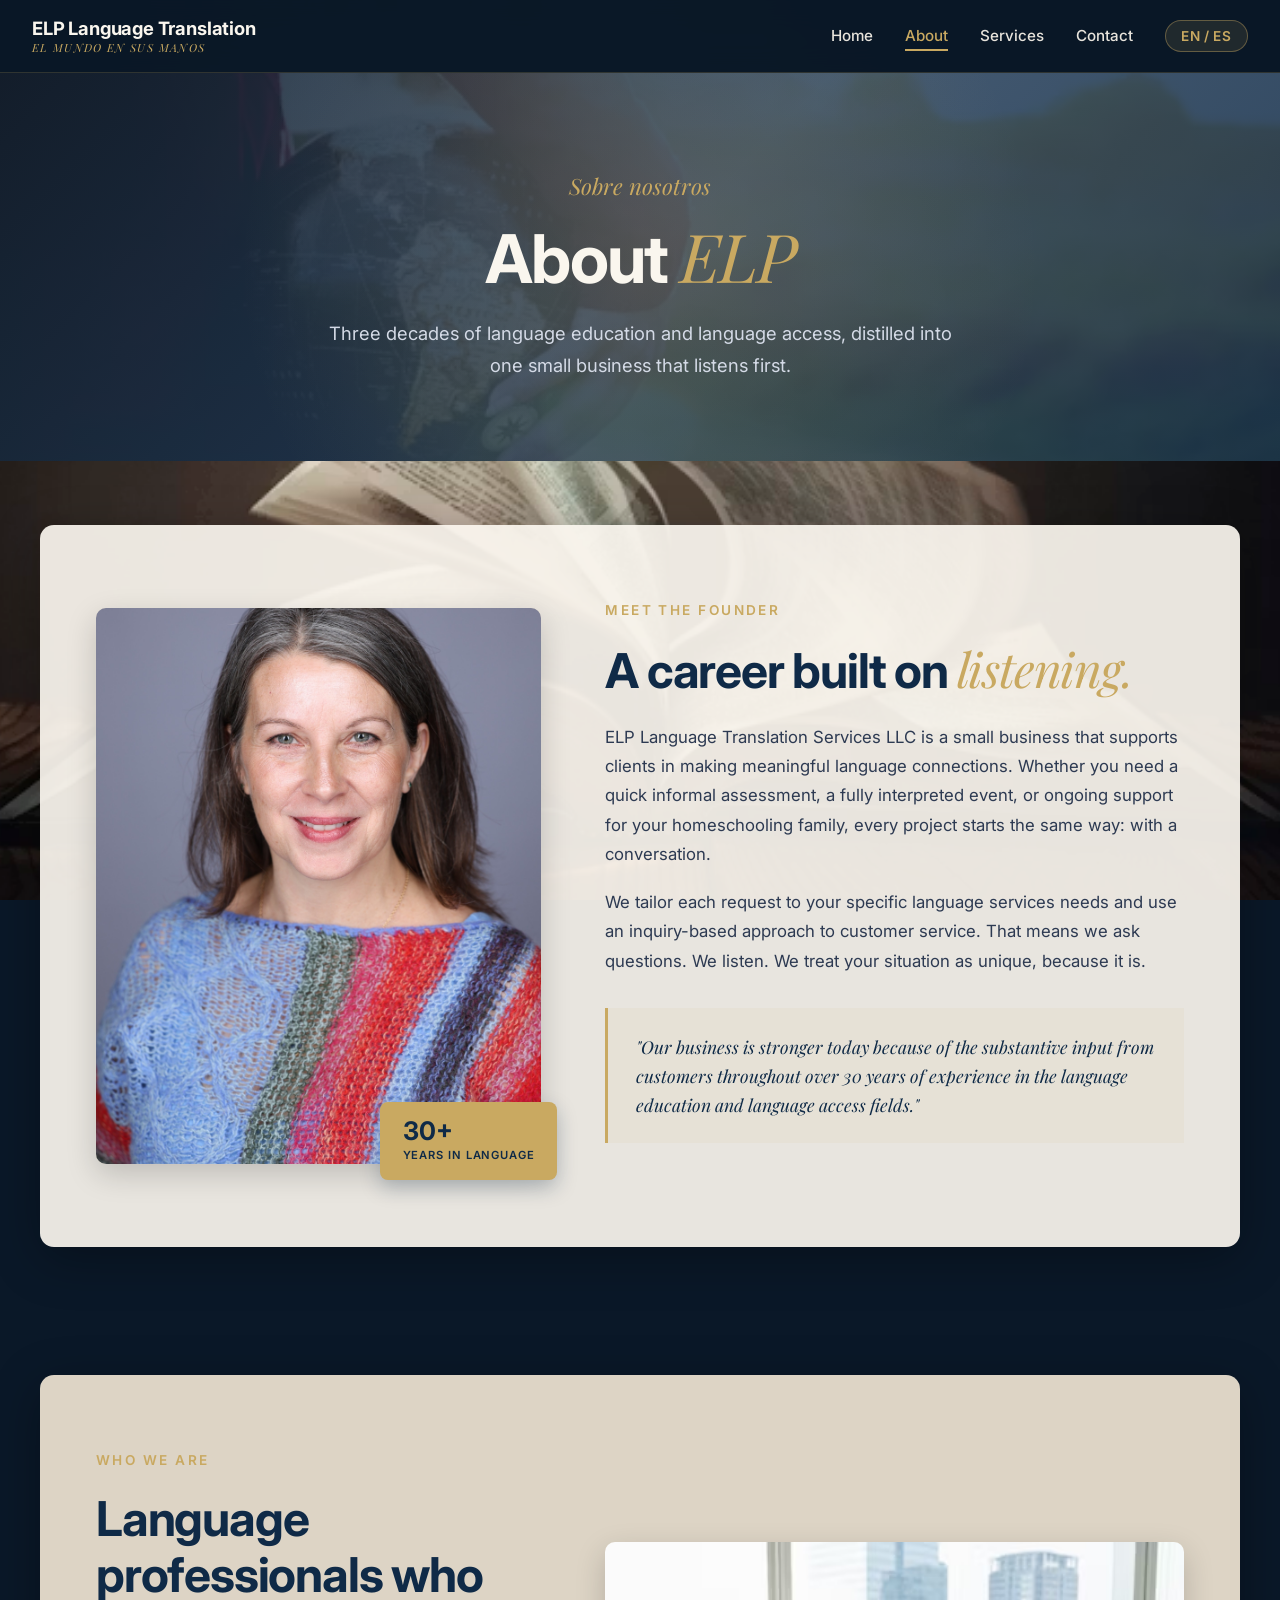
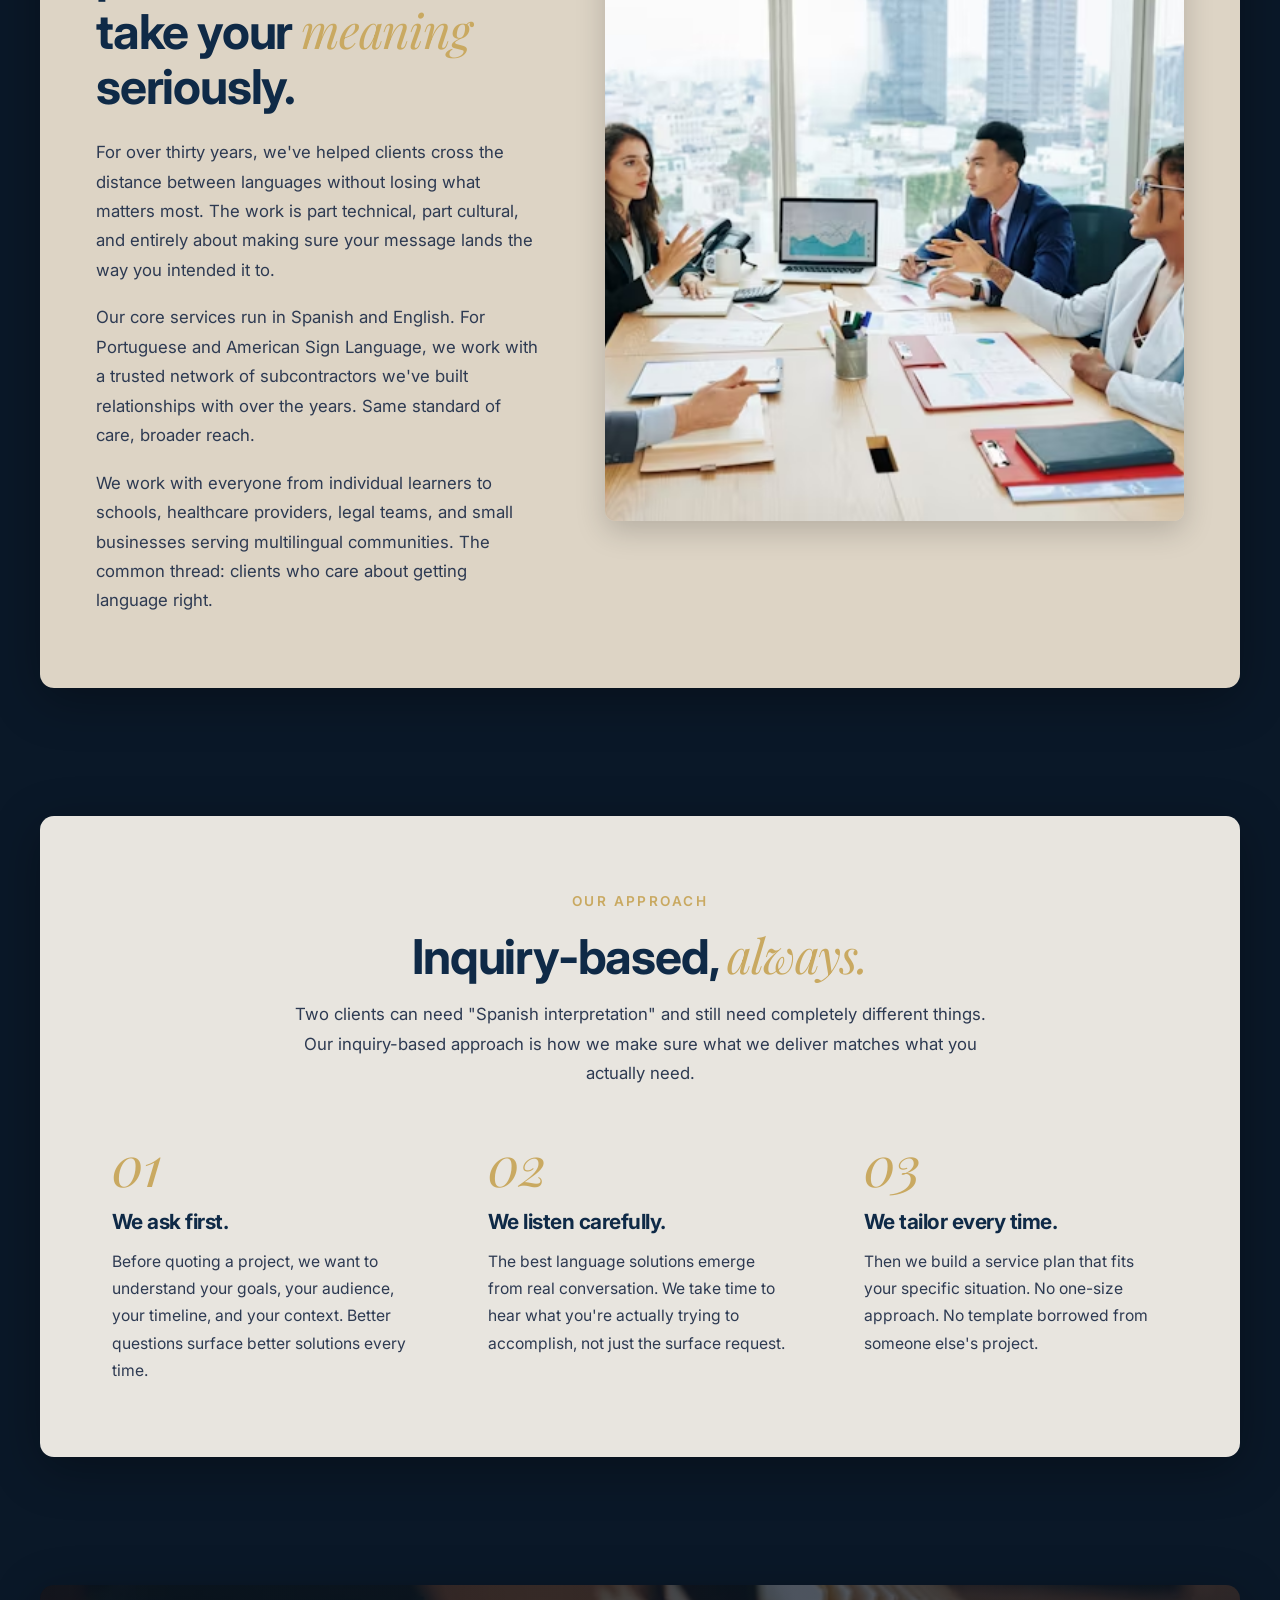
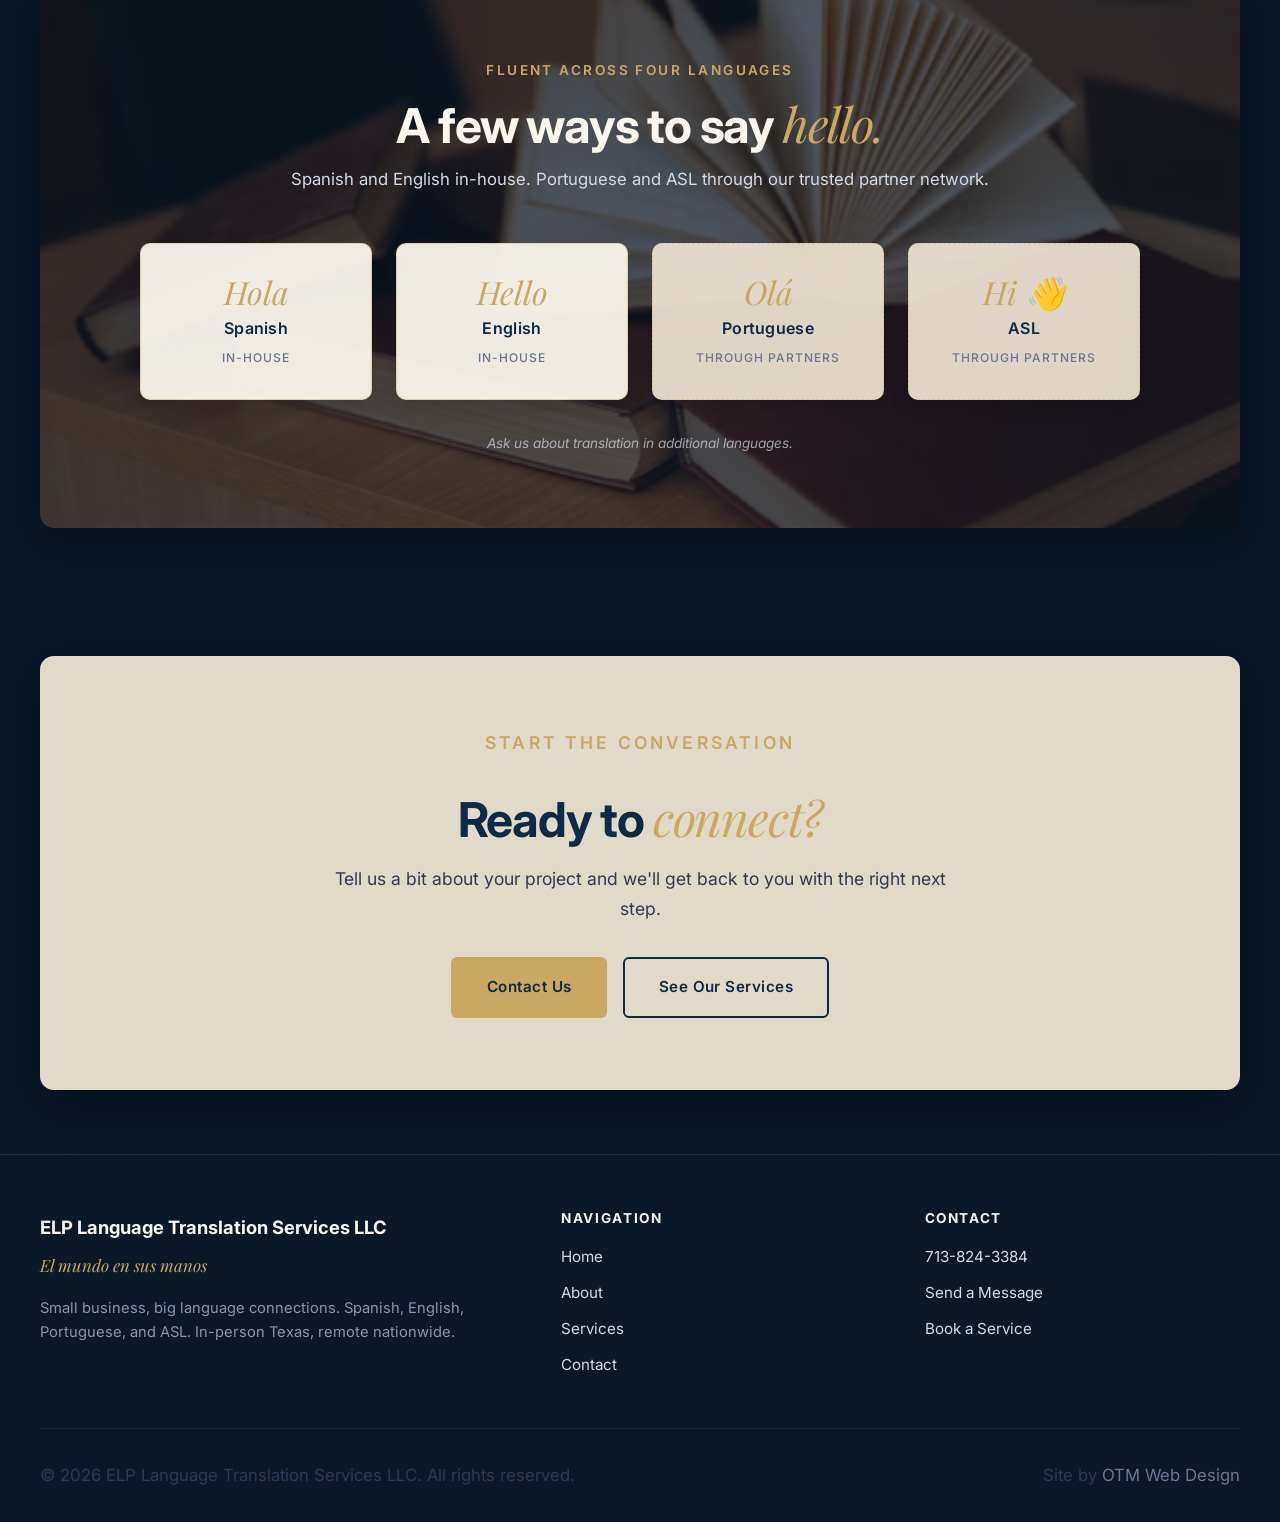
==== about.html @ def5e1b4 "First push" ====
<!DOCTYPE html>
<html lang="en">
<head>
  <meta charset="UTF-8" />
  <meta name="viewport" content="width=device-width, initial-scale=1.0" />
  <title>About | ELP Language Translation Services</title>
  <meta name="description" content="Learn about ELP Language Translation Services, our 30+ years of experience, and our inquiry-based approach to language services." />
  <link rel="preconnect" href="https://fonts.googleapis.com">
  <link rel="preconnect" href="https://fonts.gstatic.com" crossorigin>
  <link href="https://fonts.googleapis.com/css2?family=Inter:wght@400;500;600;700&family=Playfair+Display:ital,wght@0,400;0,600;1,400;1,600&display=swap" rel="stylesheet">
  <link rel="stylesheet" href="styles.css" />
</head>
<body>

  <!-- ===== Navigation ===== -->
  <nav class="nav">
    <div class="nav-inner">
      <a href="index.html" class="nav-brand">
        ELP Language Translation
        <span>El mundo en sus manos</span>
      </a>
      <button class="nav-toggle" aria-label="Toggle menu">
        <span></span><span></span><span></span>
      </button>
      <ul class="nav-links">
        <li><a href="index.html">Home</a></li>
        <li><a href="about.html">About</a></li>
        <li><a href="services.html">Services</a></li>
        <li><a href="contact.html">Contact</a></li>
        <li><button class="lang-toggle" type="button">EN / ES</button></li>
      </ul>
    </div>
  </nav>

  <!-- ===== Page Header ===== -->
  <header class="page-header">
    <div class="page-header-inner">
      <span class="page-header-tagline">Sobre nosotros</span>
      <h1>About <em>ELP</em></h1>
      <p>Three decades of language education and language access, distilled into one small business that listens first.</p>
    </div>
  </header>

  <!-- ===== Bio Section ===== -->
  <section class="section">
    <div class="section-frame section-frame--cream">
      <div class="about-grid">
        <div class="about-image-stack">
          <div class="about-image">
            <img src="assets/ericka-headshot.jpg" alt="Ericka Pockrus, Founder of ELP Language Translation Services" />
          </div>
          <div class="about-image-tag">
            <span class="tag-num">30+</span>
            <span class="tag-label">Years in language</span>
          </div>
        </div>
        <div class="about-text">
          <p class="section-eyebrow">Meet the Founder</p>
          <h2>A career built on <em class="serif-accent">listening.</em></h2>
          <p>
            ELP Language Translation Services LLC is a small business that supports clients in making
            meaningful language connections. Whether you need a quick informal assessment, a fully
            interpreted event, or ongoing support for your homeschooling family, every project starts
            the same way: with a conversation.
          </p>
          <p>
            We tailor each request to your specific language services needs and use an inquiry-based
            approach to customer service. That means we ask questions. We listen. We treat your situation
            as unique, because it is.
          </p>
          <div class="about-pullquote">
            "Our business is stronger today because of the substantive input from customers throughout
            over 30 years of experience in the language education and language access fields."
          </div>
        </div>
      </div>
    </div>
  </section>

  <!-- ===== Who We Are ===== -->
  <section class="section">
    <div class="section-frame section-frame--sandstone">
      <div class="about-grid">
        <div class="about-text">
          <p class="section-eyebrow">Who We Are</p>
          <h2>Language professionals who take your <em class="serif-accent">meaning</em> seriously.</h2>
          <p>
            For over thirty years, we've helped clients cross the distance between languages without
            losing what matters most. The work is part technical, part cultural, and entirely about
            making sure your message lands the way you intended it to.
          </p>
          <p>
            Our core services run in Spanish and English. For Portuguese and American Sign Language,
            we work with a trusted network of subcontractors we've built relationships with over the years.
            Same standard of care, broader reach.
          </p>
          <p>
            We work with everyone from individual learners to schools, healthcare providers, legal teams,
            and small businesses serving multilingual communities. The common thread: clients who care
            about getting language right.
          </p>
        </div>
        <div>
          <div class="about-image" style="aspect-ratio: 1/1;">
            <img src="assets/team.jpg" alt="ELP Language Translation Services working session" />
          </div>
        </div>
      </div>
    </div>
  </section>

  <!-- ===== Approach Section ===== -->
  <section class="section">
    <div class="section-frame section-frame--cream">
      <div style="text-align: center;">
        <p class="section-eyebrow">Our Approach</p>
        <h2>Inquiry-based, <em class="serif-accent">always.</em></h2>
        <div class="section-intro center">
          <p>
            Two clients can need "Spanish interpretation" and still need completely different things.
            Our inquiry-based approach is how we make sure what we deliver matches what you actually need.
          </p>
        </div>
      </div>

      <div class="approach-grid">

        <div class="approach-item">
          <span class="approach-num">01</span>
          <h3>We ask first.</h3>
          <p>
            Before quoting a project, we want to understand your goals, your audience, your timeline,
            and your context. Better questions surface better solutions every time.
          </p>
        </div>

        <div class="approach-item">
          <span class="approach-num">02</span>
          <h3>We listen carefully.</h3>
          <p>
            The best language solutions emerge from real conversation. We take time to hear what
            you're actually trying to accomplish, not just the surface request.
          </p>
        </div>

        <div class="approach-item">
          <span class="approach-num">03</span>
          <h3>We tailor every time.</h3>
          <p>
            Then we build a service plan that fits your specific situation. No one-size approach.
            No template borrowed from someone else's project.
          </p>
        </div>

      </div>
    </div>
  </section>

  <!-- ===== Languages Section ===== -->
  <section class="section">
    <div class="languages-section">
      <p class="section-eyebrow">Fluent Across Four Languages</p>
      <h2>A few ways to say <em class="serif-accent">hello.</em></h2>
      <div class="section-intro center">
        <p style="color: #d4dae6;">
          Spanish and English in-house. Portuguese and ASL through our trusted partner network.
        </p>
      </div>
      <div class="languages-row">
        <div class="language-card">
          <span class="language-greeting">Hola</span>
          <span class="language-name">Spanish</span>
          <span class="language-mode">In-house</span>
        </div>
        <div class="language-card">
          <span class="language-greeting">Hello</span>
          <span class="language-name">English</span>
          <span class="language-mode">In-house</span>
        </div>
        <div class="language-card subcontracted">
          <span class="language-greeting">Olá</span>
          <span class="language-name">Portuguese</span>
          <span class="language-mode">Through partners</span>
        </div>
        <div class="language-card subcontracted">
          <span class="language-greeting">Hi 👋</span>
          <span class="language-name">ASL</span>
          <span class="language-mode">Through partners</span>
        </div>
      </div>
      <p class="languages-note">Ask us about translation in additional languages.</p>
    </div>
  </section>

  <!-- ===== CTA ===== -->
  <section class="section">
    <div class="section-frame section-frame--wheat cta-section">
      <p class="section-eyebrow">Start the Conversation</p>
      <h2>Ready to <em class="serif-accent">connect?</em></h2>
      <p>
        Tell us a bit about your project and we'll get back to you with the right next step.
      </p>
      <div style="display: flex; justify-content: center; gap: 1rem; flex-wrap: wrap;">
        <a href="contact.html" class="btn btn-primary">Contact Us</a>
        <a href="services.html" class="btn btn-outline-navy">See Our Services</a>
      </div>
    </div>
  </section>

  <!-- ===== Footer ===== -->
  <footer class="footer">
    <div class="footer-inner">
      <div>
        <p class="footer-brand">ELP Language Translation Services LLC</p>
        <p class="footer-tagline">El mundo en sus manos</p>
        <p class="footer-text">
          Small business, big language connections. Spanish, English, Portuguese, and ASL.
          In-person Texas, remote nationwide.
        </p>
      </div>
      <div>
        <h4>Navigation</h4>
        <ul>
          <li><a href="index.html">Home</a></li>
          <li><a href="about.html">About</a></li>
          <li><a href="services.html">Services</a></li>
          <li><a href="contact.html">Contact</a></li>
        </ul>
      </div>
      <div>
        <h4>Contact</h4>
        <ul>
          <li><a href="tel:7138243384">713-824-3384</a></li>
          <li><a href="contact.html">Send a Message</a></li>
          <li><a href="contact.html#schedule">Book a Service</a></li>
        </ul>
      </div>
    </div>
    <div class="footer-bottom">
      <p>&copy; 2026 ELP Language Translation Services LLC. All rights reserved.</p>
      <p>Site by <a href="https://otm-designs.com" target="_blank" rel="noopener">OTM Web Design</a></p>
    </div>
  </footer>

  <script src="script.js"></script>
</body>
</html>
---- styles.css ----
/* =========================================================
   ELP Language Translation Services
   Editorial / Professional - Navy & Gold
   Mimics MDtranslation visual depth on multi-page structure
   ========================================================= */

/* ---------- Reset ---------- */
* {
  margin: 0;
  padding: 0;
  box-sizing: border-box;
}

html {
  scroll-behavior: smooth;
  scroll-padding-top: 90px;
}

body {
  font-family: 'Inter', -apple-system, BlinkMacSystemFont, 'Segoe UI', sans-serif;
  background-color: #0a1828;
  color: #1a2540;
  line-height: 1.6;
  -webkit-font-smoothing: antialiased;
  overflow-x: hidden;
  position: relative;
}

/* Fixed background image, full bleed through */
body::before {
  content: '';
  position: fixed;
  inset: 0;
  z-index: -1;
  background-image: url('assets/body-bg.jpg');
  background-size: cover;
  background-position: center center;
  background-repeat: no-repeat;
  background-color: #0a1828;
}

/* ---------- Typography ---------- */
h1, h2, h3, h4 {
  font-family: 'Inter', sans-serif;
  font-weight: 700;
  line-height: 1.15;
  color: #0F2A47;
  letter-spacing: -0.025em;
}

h1 { font-size: clamp(2.4rem, 5.5vw, 4.2rem); }
h2 { font-size: clamp(2rem, 4vw, 3rem); margin-bottom: 1rem; }
h3 { font-size: 1.4rem; margin-bottom: 0.75rem; }

em.serif-accent {
  font-family: 'Playfair Display', Georgia, serif;
  font-style: italic;
  font-weight: 400;
  color: #C9A961;
}

p {
  font-size: 1.05rem;
  line-height: 1.75;
  color: #2d3a52;
}

a {
  color: #C9A961;
  text-decoration: none;
  transition: color 0.2s ease;
}

a:hover {
  color: #b08d3f;
}

/* ---------- Layout ---------- */
.container {
  width: 100%;
  max-width: 1200px;
  margin: 0 auto;
  padding: 0 2rem;
}

.section {
  padding: 2.5rem 1.5rem;
}

.section-frame {
  max-width: 1200px;
  margin: 1.5rem auto;
  padding: 4.5rem 3.5rem;
  background: rgba(250, 246, 238, 0.93);
  border-radius: 14px;
  box-shadow: 0 12px 50px rgba(0, 0, 0, 0.3);
}

.section-frame--cream    { background: rgba(250, 246, 238, 0.93); }
.section-frame--sandstone { background: rgba(238, 228, 210, 0.93); }
.section-frame--wheat    { background: rgba(244, 234, 215, 0.93); }
.section-frame--taupe    { background: rgba(225, 215, 198, 0.92); }

.section-eyebrow {
  display: inline-block;
  font-size: 0.85rem;
  font-weight: 600;
  letter-spacing: 0.18em;
  text-transform: uppercase;
  color: #C9A961;
  margin-bottom: 0.85rem;
}

.section-intro {
  max-width: 720px;
  margin-bottom: 3rem;
}

.section-intro.center {
  margin-left: auto;
  margin-right: auto;
  text-align: center;
}

/* ---------- Navigation ---------- */
.nav {
  position: sticky;
  top: 0;
  z-index: 1000;
  background: rgba(10, 24, 40, 0.96);
  backdrop-filter: blur(14px);
  -webkit-backdrop-filter: blur(14px);
  border-bottom: 1px solid rgba(201, 169, 97, 0.2);
}

.nav-inner {
  max-width: 1300px;
  margin: 0 auto;
  padding: 1.1rem 2rem;
  display: flex;
  justify-content: space-between;
  align-items: center;
}

.nav-brand {
  font-family: 'Inter', sans-serif;
  font-size: 1.15rem;
  font-weight: 700;
  color: #faf6ee;
  letter-spacing: -0.01em;
  line-height: 1.1;
}

.nav-brand span {
  display: block;
  font-size: 0.7rem;
  font-weight: 400;
  color: #C9A961;
  letter-spacing: 0.12em;
  text-transform: uppercase;
  margin-top: 0.25rem;
  font-family: 'Playfair Display', Georgia, serif;
  font-style: italic;
}

.nav-links {
  display: flex;
  list-style: none;
  gap: 2rem;
  align-items: center;
}

.nav-links a {
  color: #e8e4dc;
  font-size: 0.95rem;
  font-weight: 500;
  padding: 0.4rem 0;
  position: relative;
  transition: color 0.2s ease;
}

.nav-links a::after {
  content: '';
  position: absolute;
  bottom: 0;
  left: 0;
  width: 0;
  height: 2px;
  background: #C9A961;
  transition: width 0.25s ease;
}

.nav-links a:hover { color: #C9A961; }
.nav-links a:hover::after,
.nav-links a.active::after { width: 100%; }
.nav-links a.active { color: #C9A961; }

.nav-toggle {
  display: none;
  background: none;
  border: none;
  cursor: pointer;
  padding: 0.5rem;
}

.nav-toggle span {
  display: block;
  width: 24px;
  height: 2px;
  background: #faf6ee;
  margin: 5px 0;
  transition: 0.3s;
}

.lang-toggle {
  display: flex;
  align-items: center;
  gap: 0.5rem;
  padding: 0.45rem 0.95rem;
  background: rgba(201, 169, 97, 0.12);
  border: 1px solid rgba(201, 169, 97, 0.4);
  border-radius: 999px;
  cursor: pointer;
  color: #C9A961;
  font-size: 0.85rem;
  font-weight: 600;
  letter-spacing: 0.05em;
  font-family: inherit;
  transition: all 0.2s ease;
}

.lang-toggle:hover {
  background: rgba(201, 169, 97, 0.2);
}

/* ---------- Hero (full-bleed) ---------- */
.hero {
  position: relative;
  display: flex;
  align-items: center;
  padding: 3rem 1.5rem;
  background: linear-gradient(135deg, #0a1828 0%, #15304d 50%, #0F2A47 100%);
  overflow: hidden;
}

.hero::before {
  content: '';
  position: absolute;
  inset: 0;
  background-image:
    radial-gradient(circle at 12% 25%, rgba(201, 169, 97, 0.18) 0%, transparent 38%),
    radial-gradient(circle at 88% 75%, rgba(201, 169, 97, 0.12) 0%, transparent 42%);
  pointer-events: none;
}

.hero-inner {
  max-width: 1300px;
  margin: 0 auto;
  width: 100%;
  display: grid;
  grid-template-columns: 1.1fr 1fr;
  gap: 4.5rem;
  align-items: center;
  position: relative;
  z-index: 1;
}

.hero-content {
  color: #faf6ee;
}

.hero-establish {
  display: inline-block;
  font-size: 0.78rem;
  font-weight: 600;
  color: #C9A961;
  letter-spacing: 0.2em;
  text-transform: uppercase;
  margin-bottom: 1.5rem;
  padding-bottom: 0.75rem;
  border-bottom: 1px solid rgba(201, 169, 97, 0.3);
}

.hero h1 {
  color: #faf6ee;
  margin-bottom: 1.5rem;
  font-weight: 700;
  letter-spacing: -0.03em;
}

.hero h1 em {
  font-family: 'Playfair Display', Georgia, serif;
  font-style: italic;
  font-weight: 400;
  color: #C9A961;
}

.hero-subtitle {
  font-size: 1.15rem;
  color: #d4dae6;
  margin-bottom: 2.25rem;
  max-width: 560px;
  line-height: 1.75;
}

.hero-buttons {
  display: flex;
  gap: 1rem;
  flex-wrap: wrap;
}

.hero-image {
  position: relative;
  border-radius: 14px;
  overflow: hidden;
  box-shadow: 0 20px 50px rgba(0, 0, 0, 0.45);
  border: 1px solid rgba(201, 169, 97, 0.2);
  height: 100%;
  max-height: 600px;
}

.hero-image img {
  width: 100%;
  height: 100%;
  object-fit: cover;
  display: block;
}

.hero-image-caption {
  position: absolute;
  bottom: 1.5rem;
  left: 1.5rem;
  right: 1.5rem;
  padding: 0.85rem 1.1rem;
  background: rgba(10, 24, 40, 0.85);
  backdrop-filter: blur(10px);
  border-left: 3px solid #C9A961;
  color: #faf6ee;
  font-size: 0.85rem;
  font-style: italic;
  font-family: 'Playfair Display', serif;
}

/* ---------- Buttons ---------- */
.btn {
  display: inline-flex;
  align-items: center;
  gap: 0.5rem;
  padding: 1rem 2.1rem;
  font-family: inherit;
  font-size: 0.95rem;
  font-weight: 600;
  letter-spacing: 0.03em;
  border-radius: 6px;
  border: 2px solid transparent;
  cursor: pointer;
  transition: all 0.25s ease;
  text-decoration: none;
}

.btn-primary {
  background: #C9A961;
  color: #0F2A47;
}

.btn-primary:hover {
  background: #d4b876;
  color: #0F2A47;
  transform: translateY(-2px);
  box-shadow: 0 12px 28px rgba(201, 169, 97, 0.3);
}

.btn-outline {
  background: transparent;
  color: #faf6ee;
  border-color: #faf6ee;
}

.btn-outline:hover {
  background: #faf6ee;
  color: #0F2A47;
  transform: translateY(-2px);
}

.btn-outline-navy {
  background: transparent;
  color: #0F2A47;
  border-color: #0F2A47;
}

.btn-outline-navy:hover {
  background: #0F2A47;
  color: #faf6ee;
}

.text-link {
  display: inline-flex;
  align-items: center;
  gap: 0.4rem;
  color: #0F2A47;
  font-weight: 600;
  font-size: 0.95rem;
  letter-spacing: 0.02em;
  transition: gap 0.2s ease, color 0.2s ease;
}

.text-link::after {
  content: '→';
  transition: transform 0.25s ease;
}

.text-link:hover {
  color: #C9A961;
  gap: 0.65rem;
}

/* ---------- Stat Counters (MD-style) ---------- */
.stats-strip {
  background: linear-gradient(180deg, #0a1828 0%, #0F2A47 100%);
  color: #faf6ee;
  text-align: center;
  padding: 4rem 1.5rem;
  border-top: 1px solid rgba(201, 169, 97, 0.15);
  border-bottom: 1px solid rgba(201, 169, 97, 0.15);
}

.stats-intro {
  font-family: 'Playfair Display', Georgia, serif;
  font-style: italic;
  color: #C9A961;
  font-size: 1.15rem;
  margin-bottom: 2.5rem;
  letter-spacing: 0.02em;
}

.stats-grid {
  max-width: 1100px;
  margin: 0 auto;
  display: grid;
  grid-template-columns: repeat(4, 1fr);
  gap: 2rem;
}

.stat {
  position: relative;
  padding: 0 1rem;
}

.stat:not(:last-child)::after {
  content: '';
  position: absolute;
  right: -1rem;
  top: 15%;
  bottom: 15%;
  width: 1px;
  background: rgba(201, 169, 97, 0.25);
}

.stat-number {
  font-size: clamp(2.8rem, 5vw, 4rem);
  font-weight: 700;
  color: #C9A961;
  line-height: 1;
  margin-bottom: 0.6rem;
  letter-spacing: -0.03em;
  font-variant-numeric: tabular-nums;
}

.stat-suffix {
  font-size: 0.7em;
  color: #C9A961;
}

.stat-label {
  font-size: 0.85rem;
  font-weight: 500;
  color: #d4dae6;
  letter-spacing: 0.08em;
  text-transform: uppercase;
  line-height: 1.4;
}

/* ---------- About Grid ---------- */
.about-grid {
  display: grid;
  grid-template-columns: 1fr 1.3fr;
  gap: 4rem;
  align-items: center;
}

.about-image-stack {
  position: relative;
  aspect-ratio: 4 / 5;
}

.about-image {
  aspect-ratio: 4 / 5;
  background: #e1d7c6;
  border-radius: 10px;
  overflow: hidden;
  box-shadow: 0 10px 30px rgba(0, 0, 0, 0.18);
  position: relative;
}

.about-image img {
  width: 100%;
  height: 100%;
  object-fit: cover;
}

.about-image-tag {
  position: absolute;
  bottom: -1rem;
  right: -1rem;
  background: #C9A961;
  color: #0F2A47;
  padding: 1rem 1.4rem;
  border-radius: 8px;
  font-weight: 700;
  font-size: 0.95rem;
  box-shadow: 0 8px 20px rgba(15, 42, 71, 0.25);
}

.about-image-tag .tag-num {
  font-size: 1.6rem;
  font-weight: 700;
  display: block;
  line-height: 1;
}

.about-image-tag .tag-label {
  font-size: 0.7rem;
  text-transform: uppercase;
  letter-spacing: 0.08em;
  font-weight: 600;
  display: block;
  margin-top: 0.2rem;
}

.about-text h2 {
  margin-bottom: 1.5rem;
}

.about-text p {
  margin-bottom: 1.15rem;
}

.about-text p:last-child {
  margin-bottom: 0;
}

.about-pullquote {
  margin: 2rem 0;
  padding: 1.5rem 1.75rem;
  border-left: 3px solid #C9A961;
  background: rgba(201, 169, 97, 0.07);
  font-family: 'Playfair Display', Georgia, serif;
  font-style: italic;
  font-size: 1.1rem;
  line-height: 1.65;
  color: #0F2A47;
}

/* ---------- Languages Section (4-language version, floating frame) ---------- */
.languages-section {
  position: relative;
  max-width: 1200px;
  margin: 1.5rem auto;
  padding: 4.5rem 3.5rem;
  border-radius: 14px;
  overflow: hidden;
  background-image:
    linear-gradient(rgba(10, 24, 40, 0.70), rgba(10, 24, 40, 0.70)),
    url('assets/languages-bg.jpg');
  background-size: cover;
  background-position: center;
  background-repeat: no-repeat;
  background-color: #0a1828;
  color: #faf6ee;
  text-align: center;
  box-shadow: 0 12px 50px rgba(0, 0, 0, 0.3);
}

.languages-section h2 {
  color: #faf6ee;
  margin-bottom: 0.75rem;
}

.languages-section .section-eyebrow {
  color: #C9A961;
}

.languages-section .section-intro p {
  color: #d4dae6;
}

.languages-row {
  max-width: 1000px;
  margin: 3rem auto 0;
  display: grid;
  grid-template-columns: repeat(4, 1fr);
  gap: 1.5rem;
}

.language-card {
  padding: 2rem 1.25rem;
  background: rgba(250, 246, 238, 0.95);
  border: 1px solid rgba(201, 169, 97, 0.4);
  border-radius: 10px;
  transition: all 0.25s ease;
  box-shadow: 0 6px 18px rgba(0, 0, 0, 0.15);
}

.language-card:hover {
  background: rgba(250, 246, 238, 1);
  transform: translateY(-4px);
  border-color: rgba(201, 169, 97, 0.7);
  box-shadow: 0 10px 28px rgba(0, 0, 0, 0.25);
}

.language-card.subcontracted {
  background: rgba(238, 228, 210, 0.93);
  border-style: dashed;
}

.language-card.subcontracted:hover {
  background: rgba(238, 228, 210, 1);
}

.language-greeting {
  font-family: 'Playfair Display', Georgia, serif;
  font-style: italic;
  font-size: 2rem;
  color: #C9A961;
  display: block;
  margin-bottom: 0.5rem;
  line-height: 1;
}

.language-name {
  display: block;
  font-size: 1rem;
  font-weight: 600;
  color: #0F2A47;
  letter-spacing: 0.02em;
}

.language-mode {
  display: block;
  font-size: 0.75rem;
  color: #6b7691;
  margin-top: 0.4rem;
  letter-spacing: 0.08em;
  text-transform: uppercase;
  font-weight: 500;
}

.languages-note {
  margin-top: 2rem;
  font-size: 0.85rem;
  color: rgba(212, 218, 230, 0.7);
  font-style: italic;
}

/* ---------- Numbered Services (MD-style) ---------- */
.numbered-services {
  display: grid;
  gap: 4rem;
  margin-top: 3rem;
}

.numbered-service {
  display: grid;
  grid-template-columns: 1fr 1fr;
  gap: 3.5rem;
  align-items: center;
}

.numbered-service:nth-child(even) .numbered-service-image {
  order: 2;
}

.numbered-service-image {
  aspect-ratio: 4 / 3;
  background: #e1d7c6;
  border-radius: 10px;
  overflow: hidden;
  box-shadow: 0 12px 30px rgba(0, 0, 0, 0.15);
  position: relative;
}

.numbered-service-image img {
  width: 100%;
  height: 100%;
  object-fit: cover;
}

.numbered-service-image-tag {
  position: absolute;
  top: 1rem;
  left: 1rem;
  background: rgba(10, 24, 40, 0.85);
  backdrop-filter: blur(10px);
  color: #C9A961;
  padding: 0.45rem 0.9rem;
  border-radius: 4px;
  font-size: 0.7rem;
  font-weight: 600;
  letter-spacing: 0.15em;
  text-transform: uppercase;
}

.numbered-service-content .service-num {
  font-family: 'Playfair Display', Georgia, serif;
  font-style: italic;
  font-size: 1rem;
  color: #C9A961;
  letter-spacing: 0.05em;
  display: block;
  margin-bottom: 0.6rem;
}

.numbered-service-content h3 {
  font-size: 1.75rem;
  margin-bottom: 1rem;
}

.numbered-service-content p {
  margin-bottom: 1rem;
}

/* ---------- Service Preview Cards (homepage) ---------- */
.services-grid {
  display: grid;
  grid-template-columns: repeat(auto-fit, minmax(290px, 1fr));
  gap: 1.5rem;
  margin-top: 3rem;
}

.service-card {
  background: #faf6ee;
  border-radius: 10px;
  padding: 2rem 1.75rem;
  border: 1px solid rgba(15, 42, 71, 0.08);
  transition: all 0.25s ease;
  position: relative;
}

.service-card:hover {
  transform: translateY(-4px);
  box-shadow: 0 14px 32px rgba(15, 42, 71, 0.13);
  border-color: rgba(201, 169, 97, 0.4);
}

.service-card-num {
  font-family: 'Playfair Display', Georgia, serif;
  font-style: italic;
  color: #C9A961;
  font-size: 0.95rem;
  display: block;
  margin-bottom: 0.5rem;
  letter-spacing: 0.05em;
}

.service-icon {
  width: 52px;
  height: 52px;
  display: flex;
  align-items: center;
  justify-content: center;
  background: rgba(201, 169, 97, 0.12);
  border-radius: 10px;
  margin-bottom: 1.25rem;
}

.service-icon svg {
  width: 26px;
  height: 26px;
  stroke: #C9A961;
  fill: none;
  stroke-width: 2;
  stroke-linecap: round;
  stroke-linejoin: round;
}

.service-card h3 {
  color: #0F2A47;
  margin-bottom: 0.6rem;
  font-size: 1.2rem;
}

.service-card p {
  font-size: 0.95rem;
  color: #4a5670;
  line-height: 1.65;
}

/* ---------- Approach Section (3-step numbered) ---------- */
.approach-grid {
  display: grid;
  grid-template-columns: repeat(3, 1fr);
  gap: 2.5rem;
  margin-top: 3rem;
}

.approach-item {
  position: relative;
  padding: 0 1rem;
}

.approach-num {
  font-family: 'Playfair Display', Georgia, serif;
  font-style: italic;
  font-size: 3.5rem;
  color: #C9A961;
  line-height: 1;
  margin-bottom: 1rem;
  display: block;
  letter-spacing: -0.02em;
}

.approach-item h3 {
  font-size: 1.3rem;
  margin-bottom: 0.75rem;
  line-height: 1.3;
}

.approach-item p {
  font-size: 0.98rem;
}

/* ---------- Page Header ---------- */
.page-header {
  background-image:
    linear-gradient(135deg, rgba(10, 24, 40, 0.85) 0%, rgba(21, 48, 77, 0.80) 50%, rgba(15, 42, 71, 0.88) 100%),
    url('assets/page-header-bg.jpg');
  background-size: cover;
  background-position: center;
  background-repeat: no-repeat;
  color: #faf6ee;
  padding: 6rem 1.5rem 5rem;
  text-align: center;
  position: relative;
  overflow: hidden;
}

.page-header::before {
  content: '';
  position: absolute;
  inset: 0;
  background: radial-gradient(circle at 50% 50%, rgba(201, 169, 97, 0.15) 0%, transparent 60%);
  pointer-events: none;
}

.page-header-inner {
  position: relative;
  z-index: 1;
  max-width: 820px;
  margin: 0 auto;
}

.page-header .hero-tagline-es,
.page-header-tagline {
  font-family: 'Playfair Display', Georgia, serif;
  font-style: italic;
  font-size: 1.4rem;
  color: #C9A961;
  margin-bottom: 0.75rem;
  display: block;
}

.page-header h1 {
  color: #faf6ee;
  margin-bottom: 1.25rem;
}

.page-header h1 em {
  font-family: 'Playfair Display', Georgia, serif;
  font-style: italic;
  font-weight: 400;
  color: #C9A961;
}

.page-header p {
  color: #d4dae6;
  font-size: 1.15rem;
  max-width: 640px;
  margin: 0 auto;
}

/* ---------- Homeschool Spotlight ---------- */
.homeschool-callout {
  display: grid;
  grid-template-columns: 1fr 1fr;
  gap: 3.5rem;
  align-items: center;
}

.homeschool-content h2 {
  margin-bottom: 1rem;
}

.homeschool-content ul {
  list-style: none;
  margin: 1.5rem 0;
}

.homeschool-content ul li {
  padding: 0.65rem 0 0.65rem 2rem;
  position: relative;
  color: #2d3a52;
}

.homeschool-content ul li::before {
  content: '';
  position: absolute;
  left: 0;
  top: 1.1rem;
  width: 16px;
  height: 2px;
  background: #C9A961;
}

.homeschool-visual {
  aspect-ratio: 4 / 5;
  border-radius: 12px;
  overflow: hidden;
  box-shadow: 0 14px 35px rgba(0, 0, 0, 0.2);
}

.homeschool-visual img {
  width: 100%;
  height: 100%;
  object-fit: cover;
}

/* ---------- Contact / Form ---------- */
.contact-layout {
  display: grid;
  grid-template-columns: 1fr 1.1fr;
  gap: 3.5rem;
}

.contact-info h2 {
  margin-bottom: 0.5rem;
}

.contact-info > p {
  margin-bottom: 2rem;
}

.contact-detail {
  display: flex;
  align-items: center;
  gap: 1rem;
  padding: 1.1rem 0;
  border-bottom: 1px solid rgba(15, 42, 71, 0.08);
}

.contact-detail:last-child {
  border-bottom: none;
}

.contact-detail-icon {
  width: 44px;
  height: 44px;
  display: flex;
  align-items: center;
  justify-content: center;
  background: rgba(201, 169, 97, 0.15);
  border-radius: 8px;
  flex-shrink: 0;
}

.contact-detail-icon svg {
  width: 20px;
  height: 20px;
  stroke: #C9A961;
  fill: none;
  stroke-width: 2;
  stroke-linecap: round;
  stroke-linejoin: round;
}

.contact-detail-label {
  font-size: 0.78rem;
  font-weight: 600;
  color: #6b7691;
  letter-spacing: 0.1em;
  text-transform: uppercase;
  margin-bottom: 0.2rem;
}

.contact-detail-value {
  color: #0F2A47;
  font-weight: 500;
  font-size: 1.05rem;
}

.form-field {
  margin-bottom: 1.25rem;
}

.form-field label {
  display: block;
  font-size: 0.82rem;
  font-weight: 600;
  color: #0F2A47;
  margin-bottom: 0.45rem;
  letter-spacing: 0.05em;
  text-transform: uppercase;
}

.form-field input,
.form-field select,
.form-field textarea {
  width: 100%;
  padding: 0.9rem 1rem;
  border: 1.5px solid rgba(15, 42, 71, 0.15);
  border-radius: 6px;
  font-family: inherit;
  font-size: 1rem;
  color: #1a2540;
  background: #faf6ee;
  transition: border-color 0.2s ease, box-shadow 0.2s ease;
}

.form-field input:focus,
.form-field select:focus,
.form-field textarea:focus {
  outline: none;
  border-color: #C9A961;
  box-shadow: 0 0 0 3px rgba(201, 169, 97, 0.15);
}

.form-field textarea {
  resize: vertical;
  min-height: 140px;
}

.btn-submit {
  width: 100%;
  background: #0F2A47;
  color: #faf6ee;
  padding: 1.15rem;
  font-size: 1rem;
  font-weight: 600;
  border: none;
  border-radius: 6px;
  cursor: pointer;
  letter-spacing: 0.04em;
  transition: all 0.25s ease;
  font-family: inherit;
}

.btn-submit:hover {
  background: #15304d;
  transform: translateY(-2px);
  box-shadow: 0 12px 28px rgba(15, 42, 71, 0.2);
}

/* ---------- Schedule Section ---------- */
.schedule-section h2 {
  text-align: center;
  margin-bottom: 0.5rem;
}

.schedule-section > .section-intro {
  margin-left: auto;
  margin-right: auto;
  text-align: center;
}

.schedule-grid {
  display: grid;
  grid-template-columns: repeat(auto-fit, minmax(280px, 1fr));
  gap: 1rem;
}

.schedule-btn {
  display: flex;
  align-items: center;
  gap: 1rem;
  padding: 1.3rem 1.5rem;
  background: #faf6ee;
  border: 1.5px solid rgba(15, 42, 71, 0.12);
  border-radius: 8px;
  cursor: pointer;
  text-align: left;
  font-family: inherit;
  font-size: 1rem;
  color: #0F2A47;
  font-weight: 500;
  transition: all 0.25s ease;
  text-decoration: none;
}

.schedule-btn:hover {
  background: #0F2A47;
  color: #faf6ee;
  transform: translateY(-2px);
  border-color: #0F2A47;
  box-shadow: 0 8px 22px rgba(15, 42, 71, 0.18);
}

.schedule-btn:hover .schedule-btn-icon {
  background: rgba(201, 169, 97, 0.25);
}

.schedule-btn-icon {
  width: 44px;
  height: 44px;
  flex-shrink: 0;
  display: flex;
  align-items: center;
  justify-content: center;
  background: rgba(201, 169, 97, 0.15);
  border-radius: 8px;
  transition: background 0.25s ease;
}

.schedule-btn-icon svg {
  width: 22px;
  height: 22px;
  stroke: #C9A961;
  fill: none;
  stroke-width: 2;
  stroke-linecap: round;
  stroke-linejoin: round;
}

.schedule-btn-label {
  flex: 1;
}

.schedule-btn-title {
  display: block;
  font-weight: 600;
  margin-bottom: 0.15rem;
}

.schedule-btn-sub {
  display: block;
  font-size: 0.8rem;
  font-weight: 400;
  opacity: 0.7;
}

/* ---------- CTA Section ---------- */
.cta-section {
  text-align: center;
}

.cta-section h2 {
  margin-bottom: 1rem;
}

.cta-section > p {
  max-width: 620px;
  margin: 0 auto 2rem auto;
  font-size: 1.1rem;
}

/* ---------- Footer ---------- */
.footer {
  background: #0a1828;
  color: #d4dae6;
  padding: 3.5rem 1.5rem 2rem;
  border-top: 1px solid rgba(201, 169, 97, 0.15);
}

.footer-inner {
  max-width: 1200px;
  margin: 0 auto;
  display: grid;
  grid-template-columns: 1.5fr 1fr 1fr;
  gap: 3rem;
  margin-bottom: 2.5rem;
}

.footer-brand {
  font-size: 1.15rem;
  font-weight: 700;
  color: #faf6ee;
  margin-bottom: 0.5rem;
}

.footer-tagline {
  color: #C9A961;
  font-style: italic;
  font-family: 'Playfair Display', Georgia, serif;
  margin-bottom: 1rem;
}

.footer-text {
  color: #8a96ad;
  font-size: 0.92rem;
  line-height: 1.65;
}

.footer h4 {
  color: #faf6ee;
  font-size: 0.85rem;
  letter-spacing: 0.12em;
  text-transform: uppercase;
  margin-bottom: 1.1rem;
}

.footer ul {
  list-style: none;
}

.footer ul li {
  margin-bottom: 0.65rem;
}

.footer ul a {
  color: #d4dae6;
  font-size: 0.95rem;
  transition: color 0.2s ease;
}

.footer ul a:hover {
  color: #C9A961;
}

.footer-bottom {
  max-width: 1200px;
  margin: 0 auto;
  padding-top: 2rem;
  border-top: 1px solid rgba(201, 169, 97, 0.1);
  display: flex;
  justify-content: space-between;
  font-size: 0.85rem;
  color: #6b7691;
}

.footer-bottom a {
  color: #6b7691;
}

.footer-bottom a:hover {
  color: #C9A961;
}

/* ---------- Responsive ---------- */
@media (max-width: 1000px) {
  .stats-grid {
    grid-template-columns: repeat(2, 1fr);
    gap: 3rem 2rem;
  }

  .stat:nth-child(2)::after { display: none; }

  .languages-row {
    grid-template-columns: repeat(2, 1fr);
  }

  .approach-grid {
    grid-template-columns: 1fr;
    gap: 2.5rem;
  }
}

@media (max-width: 900px) {
  .hero-inner {
    grid-template-columns: 1fr;
    gap: 3rem;
  }

  .hero-image {
    max-width: 420px;
    margin: 0 auto;
    aspect-ratio: 4 / 5;
    min-height: auto;
  }

  .about-grid {
    grid-template-columns: 1fr;
    gap: 3rem;
  }

  .about-image-stack {
    max-width: 380px;
    margin: 0 auto;
  }

  .numbered-service {
    grid-template-columns: 1fr;
    gap: 2rem;
  }

  .numbered-service:nth-child(even) .numbered-service-image {
    order: -1;
  }

  .contact-layout {
    grid-template-columns: 1fr;
    gap: 3rem;
  }

  .homeschool-callout {
    grid-template-columns: 1fr;
  }

  .homeschool-visual {
    max-width: 400px;
    margin: 0 auto;
  }

  .footer-inner {
    grid-template-columns: 1fr;
    gap: 2rem;
  }

  .footer-bottom {
    flex-direction: column;
    gap: 0.5rem;
    text-align: center;
  }
}

@media (max-width: 700px) {
  .nav-toggle {
    display: block;
  }

  .nav-links {
    display: none;
    position: absolute;
    top: 100%;
    left: 0;
    right: 0;
    background: rgba(10, 24, 40, 0.98);
    flex-direction: column;
    padding: 1.5rem 2rem;
    gap: 1rem;
    border-top: 1px solid rgba(201, 169, 97, 0.15);
  }

  .nav-links.active {
    display: flex;
  }

  .section {
    padding: 3.5rem 1rem;
  }

  .section-frame {
    padding: 2.5rem 1.5rem;
    margin: 1.5rem auto;
  }

  .hero {
    min-height: 70vh;
    padding: 3rem 1.25rem;
  }

  .hero-buttons {
    flex-direction: column;
    align-items: stretch;
  }

  .btn {
    justify-content: center;
  }

  .stats-grid {
    grid-template-columns: 1fr;
    gap: 2.5rem;
  }

  .stat::after { display: none !important; }

  .languages-row {
    grid-template-columns: 1fr;
  }
}
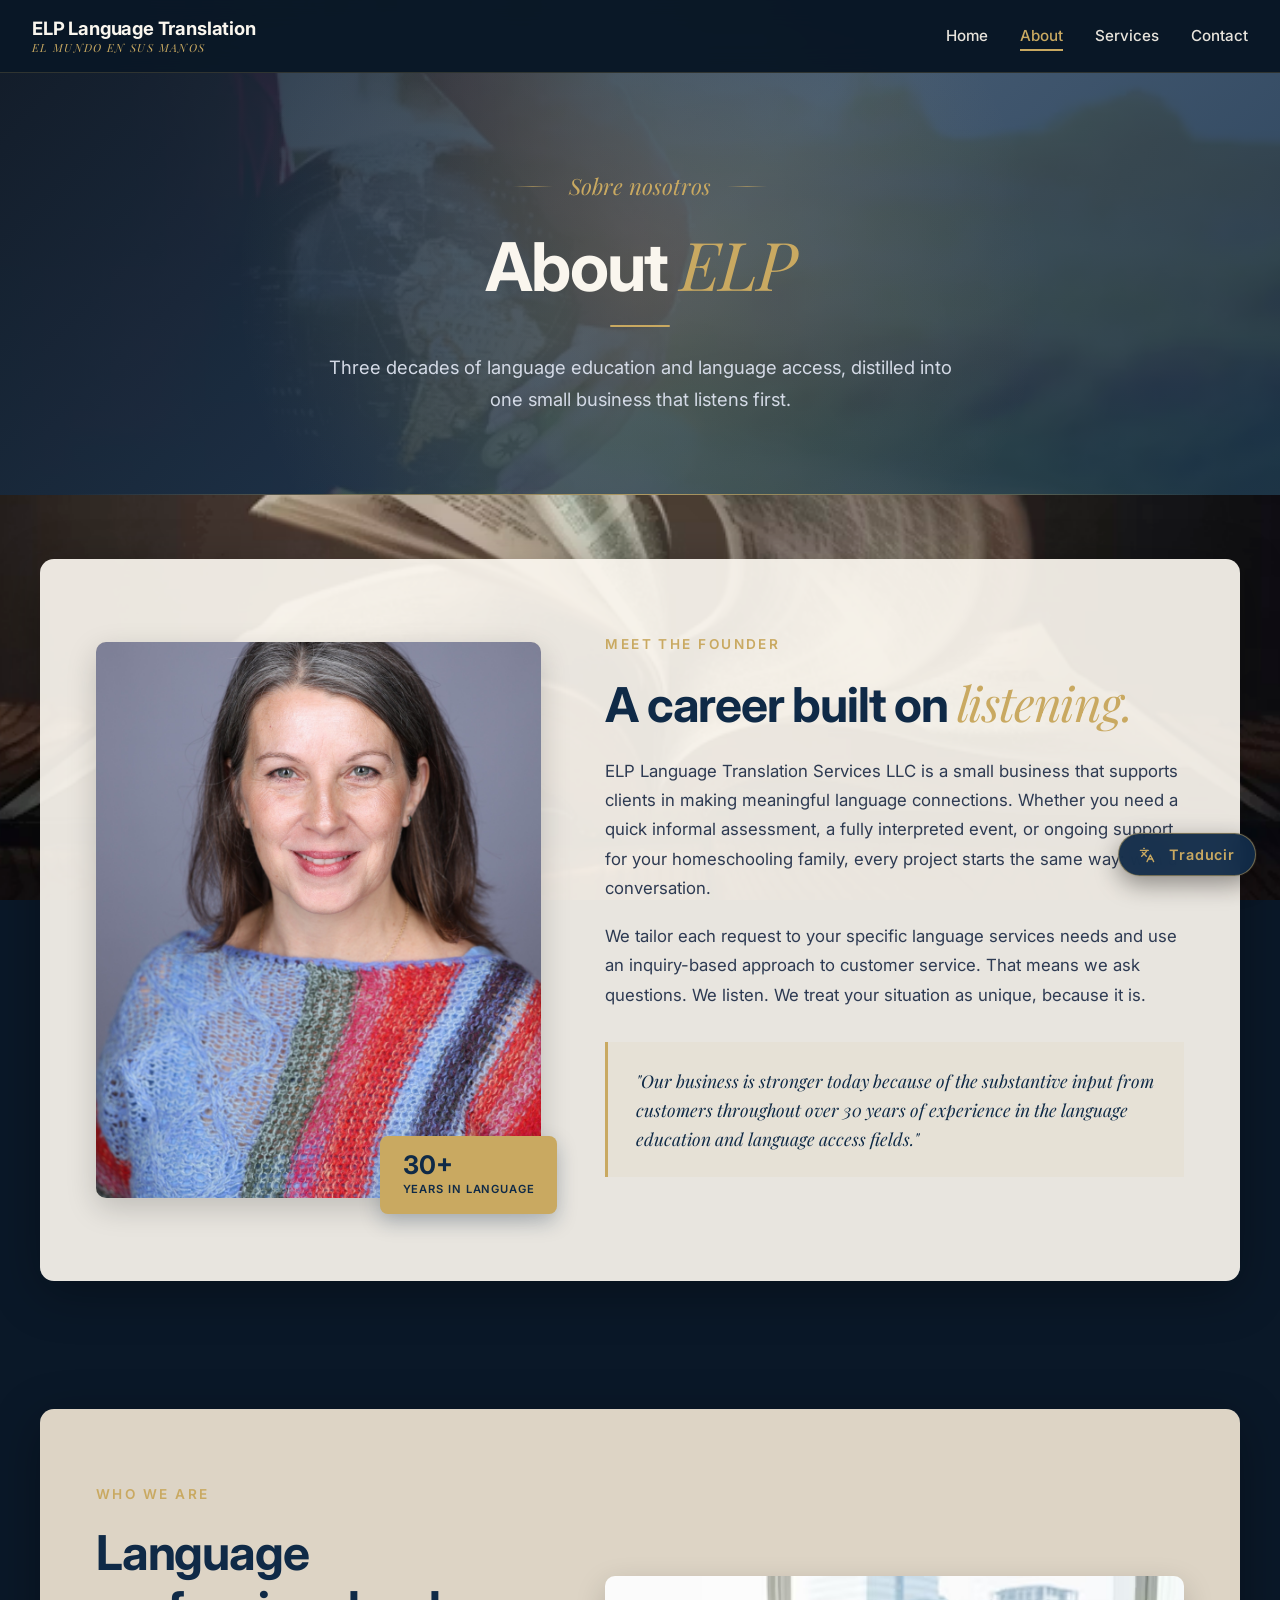
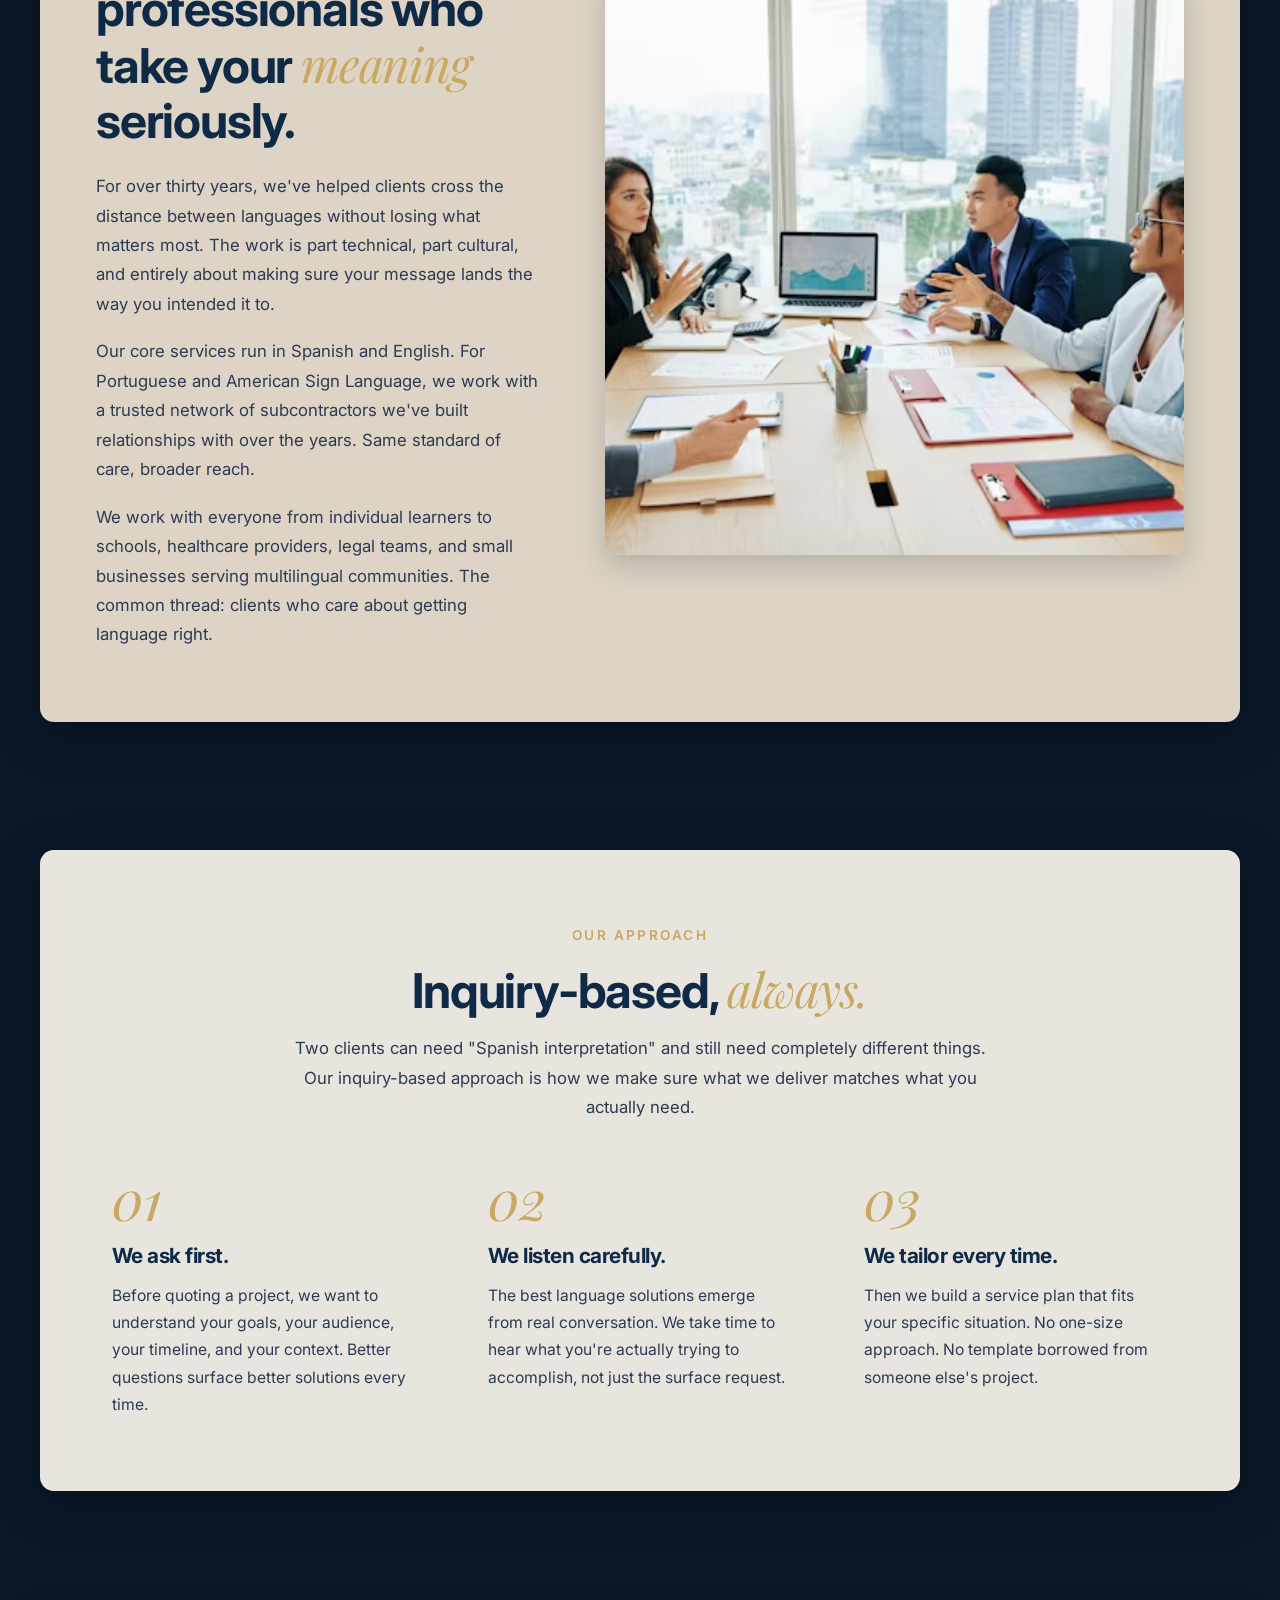
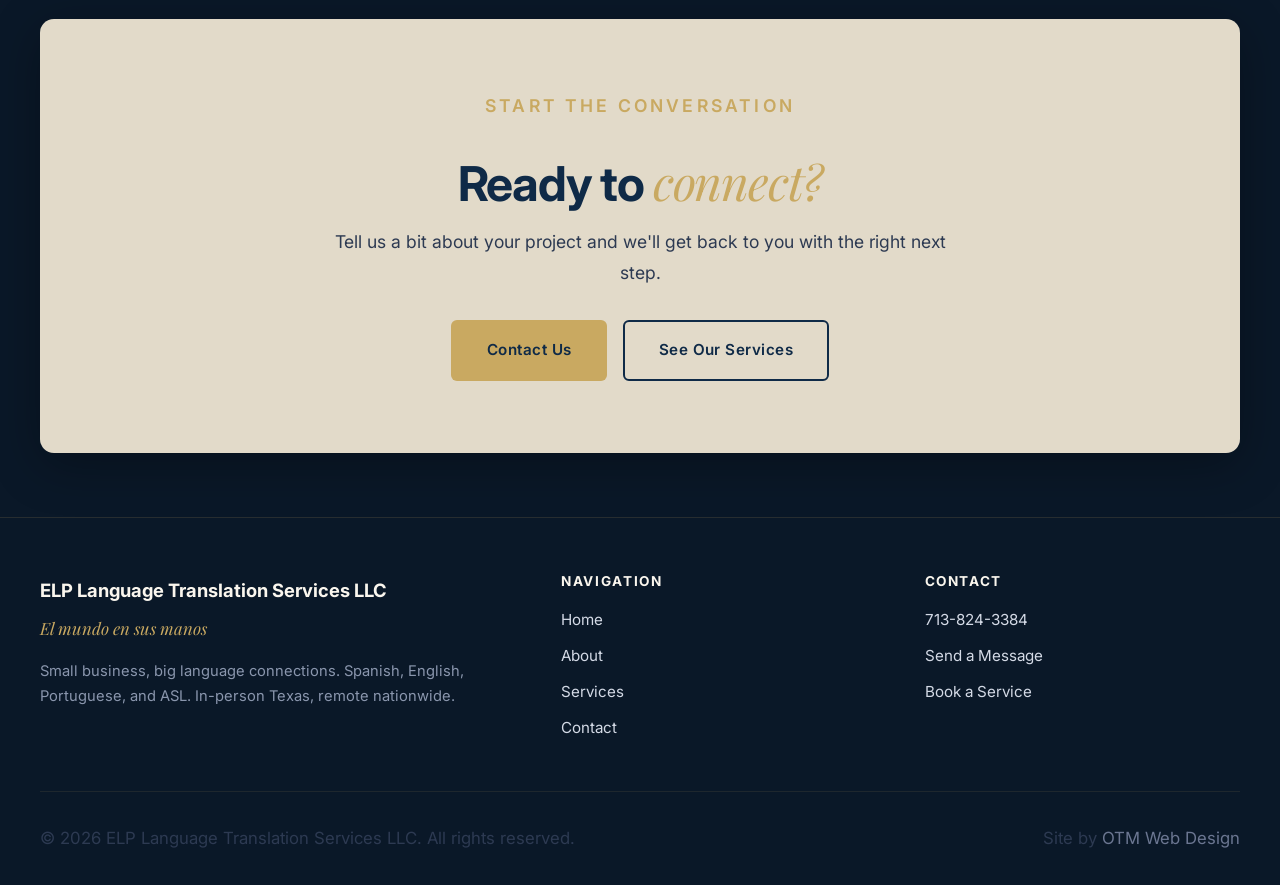
==== commit ea1e1222: "polish. no logo yet" ====
--- a/about.html
+++ b/about.html
@@ -23,21 +23,23 @@
         <span></span><span></span><span></span>
       </button>
       <ul class="nav-links">
-        <li><a href="index.html">Home</a></li>
-        <li><a href="about.html">About</a></li>
-        <li><a href="services.html">Services</a></li>
-        <li><a href="contact.html">Contact</a></li>
-        <li><button class="lang-toggle" type="button">EN / ES</button></li>
+        <li><a href="index.html" data-lang-en="Home" data-lang-es="Inicio">Home</a></li>
+        <li><a href="about.html" data-lang-en="About" data-lang-es="Nosotros">About</a></li>
+        <li><a href="services.html" data-lang-en="Services" data-lang-es="Servicios">Services</a></li>
+        <li><a href="contact.html" data-lang-en="Contact" data-lang-es="Contacto">Contact</a></li>
       </ul>
     </div>
   </nav>
+
+  <!-- Floating language toggle (sticky bottom-right) -->
+  <button class="lang-toggle" type="button">EN / ES</button>
 
   <!-- ===== Page Header ===== -->
   <header class="page-header">
     <div class="page-header-inner">
-      <span class="page-header-tagline">Sobre nosotros</span>
-      <h1>About <em>ELP</em></h1>
-      <p>Three decades of language education and language access, distilled into one small business that listens first.</p>
+      <span class="page-header-tagline" data-lang-en="Sobre nosotros" data-lang-es="Sobre nosotros">Sobre nosotros</span>
+      <h1 data-lang-en="About <em>ELP</em>" data-lang-es="Sobre <em>ELP</em>">About <em>ELP</em></h1>
+      <p data-lang-en="Three decades of language education and language access, distilled into one small business that listens first." data-lang-es="Tres décadas de educación lingüística y acceso a idiomas, condensadas en un pequeño negocio que escucha primero.">Three decades of language education and language access, distilled into one small business that listens first.</p>
     </div>
   </header>
 
@@ -51,24 +53,24 @@
           </div>
           <div class="about-image-tag">
             <span class="tag-num">30+</span>
-            <span class="tag-label">Years in language</span>
+            <span class="tag-label" data-lang-en="Years in language" data-lang-es="Años en idiomas">Years in language</span>
           </div>
         </div>
         <div class="about-text">
-          <p class="section-eyebrow">Meet the Founder</p>
-          <h2>A career built on <em class="serif-accent">listening.</em></h2>
-          <p>
+          <p class="section-eyebrow" data-lang-en="Meet the Founder" data-lang-es="Conozca a la Fundadora">Meet the Founder</p>
+          <h2 data-lang-en="A career built on <em class=&quot;serif-accent&quot;>listening.</em>" data-lang-es="Una carrera basada en <em class=&quot;serif-accent&quot;>escuchar.</em>">A career built on <em class="serif-accent">listening.</em></h2>
+          <p data-lang-en="ELP Language Translation Services LLC is a small business that supports clients in making meaningful language connections. Whether you need a quick informal assessment, a fully interpreted event, or ongoing support for your homeschooling family, every project starts the same way: with a conversation." data-lang-es="ELP Language Translation Services LLC es un pequeño negocio que apoya a sus clientes en crear conexiones lingüísticas significativas. Ya sea que necesite una evaluación informal rápida, un evento completamente interpretado o apoyo continuo para su familia que educa en casa, cada proyecto comienza de la misma manera: con una conversación.">
             ELP Language Translation Services LLC is a small business that supports clients in making
             meaningful language connections. Whether you need a quick informal assessment, a fully
             interpreted event, or ongoing support for your homeschooling family, every project starts
             the same way: with a conversation.
           </p>
-          <p>
+          <p data-lang-en="We tailor each request to your specific language services needs and use an inquiry-based approach to customer service. That means we ask questions. We listen. We treat your situation as unique, because it is." data-lang-es="Adaptamos cada solicitud a sus necesidades específicas de servicios lingüísticos y utilizamos un enfoque basado en preguntas para nuestro servicio al cliente. Esto significa que hacemos preguntas. Escuchamos. Tratamos su situación como única, porque lo es.">
             We tailor each request to your specific language services needs and use an inquiry-based
             approach to customer service. That means we ask questions. We listen. We treat your situation
             as unique, because it is.
           </p>
-          <div class="about-pullquote">
+          <div class="about-pullquote" data-lang-en="&quot;Our business is stronger today because of the substantive input from customers throughout over 30 years of experience in the language education and language access fields.&quot;" data-lang-es="&quot;Nuestro negocio es más fuerte hoy gracias a las contribuciones sustanciales de nuestros clientes a lo largo de más de 30 años de experiencia en los campos de educación lingüística y acceso a idiomas.&quot;">
             "Our business is stronger today because of the substantive input from customers throughout
             over 30 years of experience in the language education and language access fields."
           </div>
@@ -82,19 +84,19 @@
     <div class="section-frame section-frame--sandstone">
       <div class="about-grid">
         <div class="about-text">
-          <p class="section-eyebrow">Who We Are</p>
-          <h2>Language professionals who take your <em class="serif-accent">meaning</em> seriously.</h2>
-          <p>
+          <p class="section-eyebrow" data-lang-en="Who We Are" data-lang-es="Quiénes Somos">Who We Are</p>
+          <h2 data-lang-en="Language professionals who take your <em class=&quot;serif-accent&quot;>meaning</em> seriously." data-lang-es="Profesionales del idioma que toman su <em class=&quot;serif-accent&quot;>mensaje</em> en serio.">Language professionals who take your <em class="serif-accent">meaning</em> seriously.</h2>
+          <p data-lang-en="For over thirty years, we've helped clients cross the distance between languages without losing what matters most. The work is part technical, part cultural, and entirely about making sure your message lands the way you intended it to." data-lang-es="Por más de treinta años, hemos ayudado a nuestros clientes a cruzar la distancia entre idiomas sin perder lo que más importa. El trabajo es en parte técnico, en parte cultural, y completamente sobre asegurar que su mensaje llegue de la manera que usted lo intentó.">
             For over thirty years, we've helped clients cross the distance between languages without
             losing what matters most. The work is part technical, part cultural, and entirely about
             making sure your message lands the way you intended it to.
           </p>
-          <p>
+          <p data-lang-en="Our core services run in Spanish and English. For Portuguese and American Sign Language, we work with a trusted network of subcontractors we've built relationships with over the years. Same standard of care, broader reach." data-lang-es="Nuestros servicios principales se ofrecen en español e inglés. Para portugués y lenguaje de señas americano, trabajamos con una red de confianza de subcontratistas con quienes hemos construido relaciones a lo largo de los años. El mismo estándar de atención, mayor alcance.">
             Our core services run in Spanish and English. For Portuguese and American Sign Language,
             we work with a trusted network of subcontractors we've built relationships with over the years.
             Same standard of care, broader reach.
           </p>
-          <p>
+          <p data-lang-en="We work with everyone from individual learners to schools, healthcare providers, legal teams, and small businesses serving multilingual communities. The common thread: clients who care about getting language right." data-lang-es="Trabajamos con todos, desde estudiantes individuales hasta escuelas, proveedores de servicios médicos, equipos legales y pequeños negocios que atienden a comunidades multilingües. El hilo común: clientes a quienes les importa hacer bien las cosas con el idioma.">
             We work with everyone from individual learners to schools, healthcare providers, legal teams,
             and small businesses serving multilingual communities. The common thread: clients who care
             about getting language right.
@@ -113,10 +115,10 @@
   <section class="section">
     <div class="section-frame section-frame--cream">
       <div style="text-align: center;">
-        <p class="section-eyebrow">Our Approach</p>
-        <h2>Inquiry-based, <em class="serif-accent">always.</em></h2>
+        <p class="section-eyebrow" data-lang-en="Our Approach" data-lang-es="Nuestro Enfoque">Our Approach</p>
+        <h2 data-lang-en="Inquiry-based, <em class=&quot;serif-accent&quot;>always.</em>" data-lang-es="Basado en preguntas, <em class=&quot;serif-accent&quot;>siempre.</em>">Inquiry-based, <em class="serif-accent">always.</em></h2>
         <div class="section-intro center">
-          <p>
+          <p data-lang-en="Two clients can need &quot;Spanish interpretation&quot; and still need completely different things. Our inquiry-based approach is how we make sure what we deliver matches what you actually need." data-lang-es="Dos clientes pueden necesitar &quot;interpretación en español&quot; y aun así necesitar cosas completamente diferentes. Nuestro enfoque basado en preguntas es cómo nos aseguramos de que lo que entregamos coincida con lo que usted realmente necesita.">
             Two clients can need "Spanish interpretation" and still need completely different things.
             Our inquiry-based approach is how we make sure what we deliver matches what you actually need.
           </p>
@@ -127,8 +129,8 @@
 
         <div class="approach-item">
           <span class="approach-num">01</span>
-          <h3>We ask first.</h3>
-          <p>
+          <h3 data-lang-en="We ask first." data-lang-es="Primero, preguntamos.">We ask first.</h3>
+          <p data-lang-en="Before quoting a project, we want to understand your goals, your audience, your timeline, and your context. Better questions surface better solutions every time." data-lang-es="Antes de cotizar un proyecto, queremos entender sus metas, su público, su cronograma y su contexto. Mejores preguntas siempre revelan mejores soluciones.">
             Before quoting a project, we want to understand your goals, your audience, your timeline,
             and your context. Better questions surface better solutions every time.
           </p>
@@ -136,8 +138,8 @@
 
         <div class="approach-item">
           <span class="approach-num">02</span>
-          <h3>We listen carefully.</h3>
-          <p>
+          <h3 data-lang-en="We listen carefully." data-lang-es="Escuchamos con cuidado.">We listen carefully.</h3>
+          <p data-lang-en="The best language solutions emerge from real conversation. We take time to hear what you're actually trying to accomplish, not just the surface request." data-lang-es="Las mejores soluciones lingüísticas surgen de conversaciones reales. Nos tomamos el tiempo de escuchar lo que usted realmente busca lograr, no solo la solicitud superficial.">
             The best language solutions emerge from real conversation. We take time to hear what
             you're actually trying to accomplish, not just the surface request.
           </p>
@@ -145,8 +147,8 @@
 
         <div class="approach-item">
           <span class="approach-num">03</span>
-          <h3>We tailor every time.</h3>
-          <p>
+          <h3 data-lang-en="We tailor every time." data-lang-es="Adaptamos cada vez.">We tailor every time.</h3>
+          <p data-lang-en="Then we build a service plan that fits your specific situation. No one-size approach. No template borrowed from someone else's project." data-lang-es="Después construimos un plan de servicio que se adapta a su situación específica. Sin enfoques únicos. Sin plantillas tomadas del proyecto de alguien más.">
             Then we build a service plan that fits your specific situation. No one-size approach.
             No template borrowed from someone else's project.
           </p>
@@ -156,53 +158,17 @@
     </div>
   </section>
 
-  <!-- ===== Languages Section ===== -->
-  <section class="section">
-    <div class="languages-section">
-      <p class="section-eyebrow">Fluent Across Four Languages</p>
-      <h2>A few ways to say <em class="serif-accent">hello.</em></h2>
-      <div class="section-intro center">
-        <p style="color: #d4dae6;">
-          Spanish and English in-house. Portuguese and ASL through our trusted partner network.
-        </p>
-      </div>
-      <div class="languages-row">
-        <div class="language-card">
-          <span class="language-greeting">Hola</span>
-          <span class="language-name">Spanish</span>
-          <span class="language-mode">In-house</span>
-        </div>
-        <div class="language-card">
-          <span class="language-greeting">Hello</span>
-          <span class="language-name">English</span>
-          <span class="language-mode">In-house</span>
-        </div>
-        <div class="language-card subcontracted">
-          <span class="language-greeting">Olá</span>
-          <span class="language-name">Portuguese</span>
-          <span class="language-mode">Through partners</span>
-        </div>
-        <div class="language-card subcontracted">
-          <span class="language-greeting">Hi 👋</span>
-          <span class="language-name">ASL</span>
-          <span class="language-mode">Through partners</span>
-        </div>
-      </div>
-      <p class="languages-note">Ask us about translation in additional languages.</p>
-    </div>
-  </section>
-
   <!-- ===== CTA ===== -->
   <section class="section">
     <div class="section-frame section-frame--wheat cta-section">
-      <p class="section-eyebrow">Start the Conversation</p>
-      <h2>Ready to <em class="serif-accent">connect?</em></h2>
-      <p>
+      <p class="section-eyebrow" data-lang-en="Start the Conversation" data-lang-es="Inicie la Conversación">Start the Conversation</p>
+      <h2 data-lang-en="Ready to <em class=&quot;serif-accent&quot;>connect?</em>" data-lang-es="¿Listo para <em class=&quot;serif-accent&quot;>conectar?</em>">Ready to <em class="serif-accent">connect?</em></h2>
+      <p data-lang-en="Tell us a bit about your project and we'll get back to you with the right next step." data-lang-es="Cuéntenos un poco sobre su proyecto y le responderemos con el siguiente paso correcto.">
         Tell us a bit about your project and we'll get back to you with the right next step.
       </p>
       <div style="display: flex; justify-content: center; gap: 1rem; flex-wrap: wrap;">
-        <a href="contact.html" class="btn btn-primary">Contact Us</a>
-        <a href="services.html" class="btn btn-outline-navy">See Our Services</a>
+        <a href="contact.html" class="btn btn-primary" data-lang-en="Contact Us" data-lang-es="Contáctenos">Contact Us</a>
+        <a href="services.html" class="btn btn-outline-navy" data-lang-en="See Our Services" data-lang-es="Vea Nuestros Servicios">See Our Services</a>
       </div>
     </div>
   </section>
@@ -213,32 +179,32 @@
       <div>
         <p class="footer-brand">ELP Language Translation Services LLC</p>
         <p class="footer-tagline">El mundo en sus manos</p>
-        <p class="footer-text">
+        <p class="footer-text" data-lang-en="Small business, big language connections. Spanish, English, Portuguese, and ASL. In-person Texas, remote nationwide." data-lang-es="Pequeño negocio, grandes conexiones de idioma. Español, inglés, portugués y ASL. En persona en Texas, a distancia a nivel nacional.">
           Small business, big language connections. Spanish, English, Portuguese, and ASL.
           In-person Texas, remote nationwide.
         </p>
       </div>
       <div>
-        <h4>Navigation</h4>
+        <h4 data-lang-en="Navigation" data-lang-es="Navegación">Navigation</h4>
         <ul>
-          <li><a href="index.html">Home</a></li>
-          <li><a href="about.html">About</a></li>
-          <li><a href="services.html">Services</a></li>
-          <li><a href="contact.html">Contact</a></li>
+          <li><a href="index.html" data-lang-en="Home" data-lang-es="Inicio">Home</a></li>
+          <li><a href="about.html" data-lang-en="About" data-lang-es="Nosotros">About</a></li>
+          <li><a href="services.html" data-lang-en="Services" data-lang-es="Servicios">Services</a></li>
+          <li><a href="contact.html" data-lang-en="Contact" data-lang-es="Contacto">Contact</a></li>
         </ul>
       </div>
       <div>
-        <h4>Contact</h4>
+        <h4 data-lang-en="Contact" data-lang-es="Contacto">Contact</h4>
         <ul>
           <li><a href="tel:7138243384">713-824-3384</a></li>
-          <li><a href="contact.html">Send a Message</a></li>
-          <li><a href="contact.html#schedule">Book a Service</a></li>
+          <li><a href="contact.html" data-lang-en="Send a Message" data-lang-es="Enviar un Mensaje">Send a Message</a></li>
+          <li><a href="contact.html#schedule" data-lang-en="Book a Service" data-lang-es="Reservar un Servicio">Book a Service</a></li>
         </ul>
       </div>
     </div>
     <div class="footer-bottom">
-      <p>&copy; 2026 ELP Language Translation Services LLC. All rights reserved.</p>
-      <p>Site by <a href="https://otm-designs.com" target="_blank" rel="noopener">OTM Web Design</a></p>
+      <p data-lang-en="&copy; 2026 ELP Language Translation Services LLC. All rights reserved." data-lang-es="&copy; 2026 ELP Language Translation Services LLC. Todos los derechos reservados.">&copy; 2026 ELP Language Translation Services LLC. All rights reserved.</p>
+      <p data-lang-en="Site by <a href=&quot;https://otm-designs.com&quot; target=&quot;_blank&quot; rel=&quot;noopener&quot;>OTM Web Design</a>" data-lang-es="Sitio creado por <a href=&quot;https://otm-designs.com&quot; target=&quot;_blank&quot; rel=&quot;noopener&quot;>OTM Web Design</a>">Site by <a href="https://otm-designs.com" target="_blank" rel="noopener">OTM Web Design</a></p>
     </div>
   </footer>
 
--- a/styles.css
+++ b/styles.css
@@ -213,24 +213,39 @@
 }
 
 .lang-toggle {
+  position: fixed;
+  bottom: 1.5rem;
+  right: 1.5rem;
+  z-index: 1100;
   display: flex;
   align-items: center;
   gap: 0.5rem;
-  padding: 0.45rem 0.95rem;
-  background: rgba(201, 169, 97, 0.12);
-  border: 1px solid rgba(201, 169, 97, 0.4);
+  padding: 0.75rem 1.25rem;
+  background: rgba(15, 42, 71, 0.95);
+  backdrop-filter: blur(12px);
+  -webkit-backdrop-filter: blur(12px);
+  border: 1.5px solid rgba(201, 169, 97, 0.5);
   border-radius: 999px;
   cursor: pointer;
   color: #C9A961;
-  font-size: 0.85rem;
+  font-size: 0.9rem;
   font-weight: 600;
-  letter-spacing: 0.05em;
+  letter-spacing: 0.06em;
   font-family: inherit;
-  transition: all 0.2s ease;
+  box-shadow: 0 8px 24px rgba(0, 0, 0, 0.4), 0 0 0 1px rgba(201, 169, 97, 0.1);
+  transition: all 0.25s ease;
 }
 
 .lang-toggle:hover {
-  background: rgba(201, 169, 97, 0.2);
+  background: rgba(15, 42, 71, 1);
+  border-color: rgba(201, 169, 97, 0.85);
+  transform: translateY(-2px);
+  box-shadow: 0 12px 32px rgba(0, 0, 0, 0.5), 0 0 20px rgba(201, 169, 97, 0.15);
+}
+
+.lang-toggle .lang-active {
+  color: #faf6ee;
+  font-weight: 700;
 }
 
 /* ---------- Hero (full-bleed) ---------- */
@@ -238,7 +253,7 @@
   position: relative;
   display: flex;
   align-items: center;
-  padding: 3rem 1.5rem;
+  padding: 3.5rem 1.5rem 4rem;
   background: linear-gradient(135deg, #0a1828 0%, #15304d 50%, #0F2A47 100%);
   overflow: hidden;
 }
@@ -248,9 +263,27 @@
   position: absolute;
   inset: 0;
   background-image:
-    radial-gradient(circle at 12% 25%, rgba(201, 169, 97, 0.18) 0%, transparent 38%),
-    radial-gradient(circle at 88% 75%, rgba(201, 169, 97, 0.12) 0%, transparent 42%);
+    radial-gradient(circle at 12% 25%, rgba(201, 169, 97, 0.22) 0%, transparent 40%),
+    radial-gradient(circle at 88% 75%, rgba(201, 169, 97, 0.15) 0%, transparent 45%);
   pointer-events: none;
+}
+
+/* Gold flourish lines at top/bottom of hero */
+.hero::after {
+  content: '';
+  position: absolute;
+  bottom: 0;
+  left: 50%;
+  transform: translateX(-50%);
+  width: 90%;
+  max-width: 1300px;
+  height: 1px;
+  background: linear-gradient(90deg,
+    transparent 0%,
+    rgba(201, 169, 97, 0.5) 30%,
+    rgba(201, 169, 97, 0.8) 50%,
+    rgba(201, 169, 97, 0.5) 70%,
+    transparent 100%);
 }
 
 .hero-inner {
@@ -267,18 +300,25 @@
 
 .hero-content {
   color: #faf6ee;
+  position: relative;
+}
+
+/* Spanish tagline lead-in with gold underline accent */
+.hero-tagline-es {
+  font-family: 'Playfair Display', Georgia, serif;
+  font-style: italic;
+  font-size: clamp(1.4rem, 2.5vw, 1.8rem);
+  color: #C9A961;
+  display: inline-block;
+  margin-bottom: 1.25rem;
+  padding-bottom: 0.85rem;
+  letter-spacing: 0.02em;
+  line-height: 1.2;
+  border-bottom: 1px solid rgba(201, 169, 97, 0.4);
 }
 
 .hero-establish {
-  display: inline-block;
-  font-size: 0.78rem;
-  font-weight: 600;
-  color: #C9A961;
-  letter-spacing: 0.2em;
-  text-transform: uppercase;
-  margin-bottom: 1.5rem;
-  padding-bottom: 0.75rem;
-  border-bottom: 1px solid rgba(201, 169, 97, 0.3);
+  display: none;
 }
 
 .hero h1 {
@@ -301,6 +341,8 @@
   margin-bottom: 2.25rem;
   max-width: 560px;
   line-height: 1.75;
+  padding-left: 1rem;
+  border-left: 2px solid rgba(201, 169, 97, 0.4);
 }
 
 .hero-buttons {
@@ -309,14 +351,43 @@
   flex-wrap: wrap;
 }
 
+/* Hero image with double gold frame treatment */
 .hero-image {
   position: relative;
   border-radius: 14px;
-  overflow: hidden;
-  box-shadow: 0 20px 50px rgba(0, 0, 0, 0.45);
-  border: 1px solid rgba(201, 169, 97, 0.2);
+  overflow: visible;
   height: 100%;
   max-height: 600px;
+  padding: 6px;
+  background: linear-gradient(135deg, #C9A961 0%, #b08d3f 50%, #C9A961 100%);
+  box-shadow:
+    0 0 0 1px rgba(201, 169, 97, 0.3),
+    0 20px 50px rgba(0, 0, 0, 0.5),
+    0 0 80px rgba(201, 169, 97, 0.15);
+}
+
+.hero-image::before {
+  content: '';
+  position: absolute;
+  inset: -14px;
+  border: 1px solid rgba(201, 169, 97, 0.35);
+  border-radius: 20px;
+  pointer-events: none;
+}
+
+.hero-image::after {
+  content: '';
+  position: absolute;
+  inset: -22px;
+  border: 1px solid rgba(201, 169, 97, 0.15);
+  border-radius: 24px;
+  pointer-events: none;
+}
+
+.hero-image > div,
+.hero-image img {
+  border-radius: 10px;
+  overflow: hidden;
 }
 
 .hero-image img {
@@ -324,6 +395,23 @@
   height: 100%;
   object-fit: cover;
   display: block;
+}
+
+.hero-image-caption {
+  position: absolute;
+  bottom: 1.5rem;
+  left: 1.5rem;
+  right: 1.5rem;
+  padding: 0.85rem 1.1rem;
+  background: rgba(10, 24, 40, 0.9);
+  backdrop-filter: blur(10px);
+  border-left: 3px solid #C9A961;
+  border-radius: 4px;
+  color: #faf6ee;
+  font-size: 0.85rem;
+  font-style: italic;
+  font-family: 'Playfair Display', serif;
+  z-index: 2;
 }
 
 .hero-image-caption {
@@ -416,12 +504,33 @@
 
 /* ---------- Stat Counters (MD-style) ---------- */
 .stats-strip {
+  position: relative;
   background: linear-gradient(180deg, #0a1828 0%, #0F2A47 100%);
   color: #faf6ee;
   text-align: center;
-  padding: 4rem 1.5rem;
-  border-top: 1px solid rgba(201, 169, 97, 0.15);
+  padding: 2.5rem 1.5rem 2.5rem;
+  border-top: 1px solid rgba(201, 169, 97, 0.25);
   border-bottom: 1px solid rgba(201, 169, 97, 0.15);
+  overflow: hidden;
+}
+
+/* Soft golden glow emanating from the top */
+.stats-strip::before {
+  content: '';
+  position: absolute;
+  top: 0;
+  left: 50%;
+  transform: translateX(-50%);
+  width: 70%;
+  height: 80px;
+  background: radial-gradient(
+    ellipse at top,
+    rgba(201, 169, 97, 0.35) 0%,
+    rgba(201, 169, 97, 0.15) 35%,
+    transparent 70%
+  );
+  pointer-events: none;
+  filter: blur(8px);
 }
 
 .stats-intro {
@@ -429,8 +538,10 @@
   font-style: italic;
   color: #C9A961;
   font-size: 1.15rem;
-  margin-bottom: 2.5rem;
+  margin-bottom: 1.75rem;
   letter-spacing: 0.02em;
+  position: relative;
+  z-index: 1;
 }
 
 .stats-grid {
@@ -439,6 +550,8 @@
   display: grid;
   grid-template-columns: repeat(4, 1fr);
   gap: 2rem;
+  position: relative;
+  z-index: 1;
 }
 
 .stat {
@@ -848,8 +961,26 @@
   content: '';
   position: absolute;
   inset: 0;
-  background: radial-gradient(circle at 50% 50%, rgba(201, 169, 97, 0.15) 0%, transparent 60%);
+  background: radial-gradient(circle at 50% 50%, rgba(201, 169, 97, 0.18) 0%, transparent 60%);
   pointer-events: none;
+}
+
+/* Gold flourish line at bottom of page header */
+.page-header::after {
+  content: '';
+  position: absolute;
+  bottom: 0;
+  left: 50%;
+  transform: translateX(-50%);
+  width: 90%;
+  max-width: 1300px;
+  height: 1px;
+  background: linear-gradient(90deg,
+    transparent 0%,
+    rgba(201, 169, 97, 0.5) 30%,
+    rgba(201, 169, 97, 0.8) 50%,
+    rgba(201, 169, 97, 0.5) 70%,
+    transparent 100%);
 }
 
 .page-header-inner {
@@ -859,19 +990,35 @@
   margin: 0 auto;
 }
 
-.page-header .hero-tagline-es,
+/* Decorative dots flanking the tagline */
 .page-header-tagline {
   font-family: 'Playfair Display', Georgia, serif;
   font-style: italic;
   font-size: 1.4rem;
   color: #C9A961;
-  margin-bottom: 0.75rem;
+  margin-bottom: 1.25rem;
+  display: flex;
+  justify-content: center;
+  align-items: center;
+  gap: 1rem;
+  position: relative;
+  width: 100%;
+}
+
+.page-header-tagline::before,
+.page-header-tagline::after {
+  content: '';
+  width: 40px;
+  height: 1px;
+  background: linear-gradient(90deg, transparent, rgba(201, 169, 97, 0.6), transparent);
+  flex-shrink: 0;
+}
+
+.page-header h1 {
+  color: #faf6ee;
+  margin-bottom: 1.5rem;
+  position: relative;
   display: block;
-}
-
-.page-header h1 {
-  color: #faf6ee;
-  margin-bottom: 1.25rem;
 }
 
 .page-header h1 em {
@@ -879,6 +1026,17 @@
   font-style: italic;
   font-weight: 400;
   color: #C9A961;
+}
+
+/* Gold underline accent under page-header h1 */
+.page-header h1::after {
+  content: '';
+  display: block;
+  width: 60px;
+  height: 2px;
+  background: #C9A961;
+  margin: 1.25rem auto 0;
+  border-radius: 2px;
 }
 
 .page-header p {
@@ -1325,6 +1483,13 @@
     display: block;
   }
 
+  .lang-toggle {
+    bottom: 1rem;
+    right: 1rem;
+    padding: 0.6rem 1rem;
+    font-size: 0.8rem;
+  }
+
   .nav-links {
     display: none;
     position: absolute;
